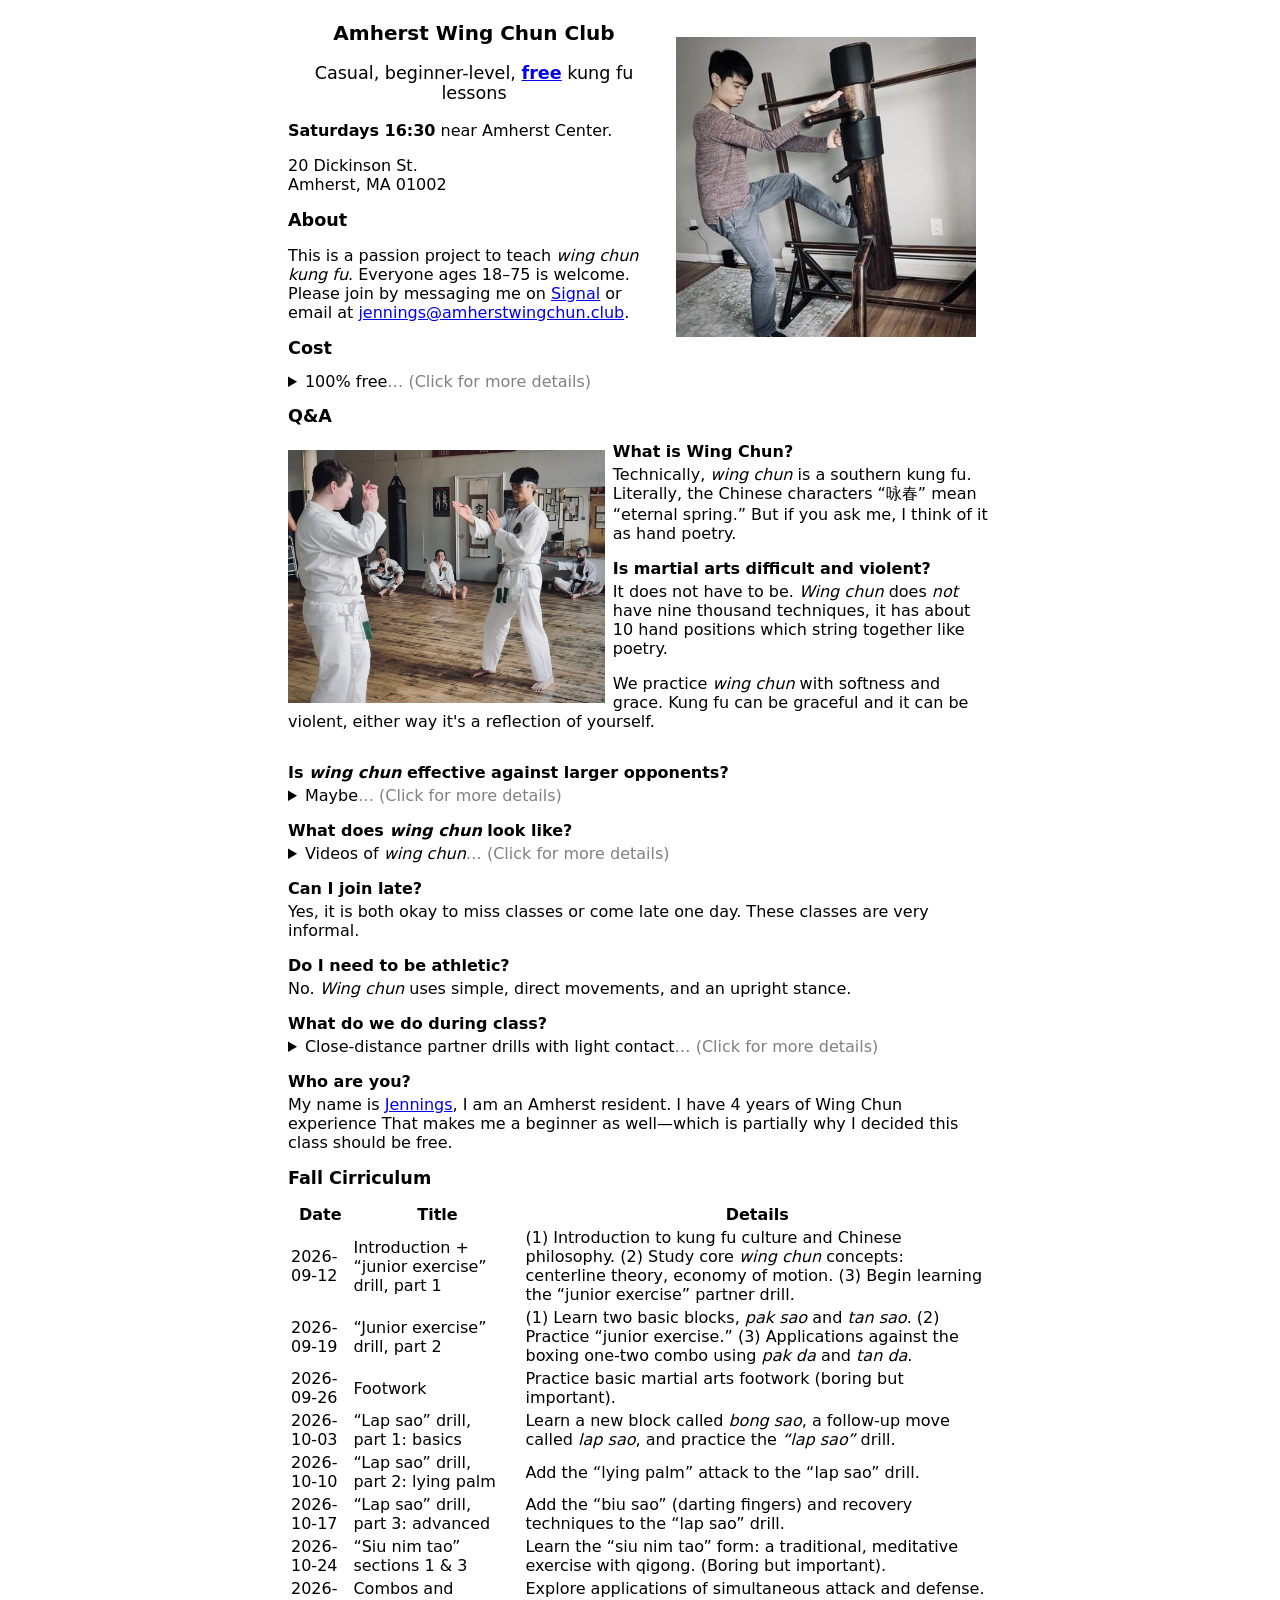
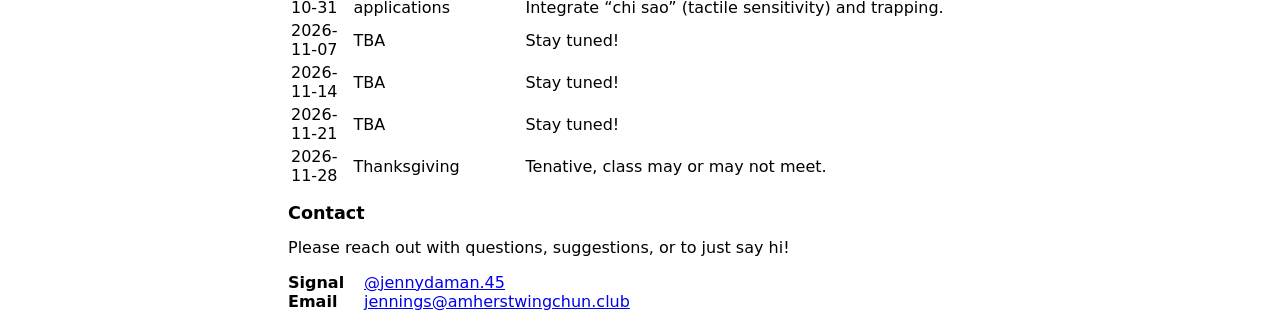
==== docs/index.html @ 0afb8b78 "Fall 2026 update" ====
<!DOCTYPE html>
<html lang="en">

<head>
  <meta charset="utf-8">
  <title>Amherst Wing Chun</title>
  <meta name="description" content="Amherst Wing Chun Club is an informal and friendly space for beginner-level wing chun kung fu.">
  <meta name="viewport" content="width=device-width, initial-scale=1">

  <meta property="og:title" content="Amherst Wing Chun">
  <meta property="og:type" content="website">
  <meta property="og:url" content="https://amherstwingchun.club">
  <meta property="og:image" content="wooden_man.jpg">
  <link rel="icon" type="image/png" href="favicon.png">

  <link rel="stylesheet" href="style.css">
  <meta name="color-scheme" content="light dark" />
</head>

<body>
<main>

<div style="text-align: center">
  <img src="wooden_man.jpg" alt="Photo of a person performing the wooden man form." id="photo" />
</div>

<h1>Amherst Wing Chun Club</h1>

<p id="subtitle">
  Casual, beginner-level, <a href="#cost" style="font-weight: bold">free</a> kung&nbsp;fu lessons
</p>

<p>
  <b>Saturdays 16:30</b> near Amherst Center.
</p>

<p>
  20 Dickinson St. <br />
  Amherst, MA 01002
</p>

</main>

<section id="about">
  <h2>About</h2>

  <p>
    This is a passion project to teach <em>wing chun kung fu</em>.
    Everyone ages 18&ndash;75 is welcome.
    Please join by messaging me on
    <a href="https://signal.me/#eu/UaBbeA8WMNmUyW6q1J8OIfbXuX0UMOqzAjA4yk5LEsCy6yMlg5dOd6jl20OMJsPs">Signal</a>
    or email at
    <a href="mailto:jennings@amherstwingchun.club">jennings@amherstwingchun.club</a>.
  </p>
</section>

<section id="cost">
  <h2>Cost</h2>

  <details>
    <summary>100% free</summary>
    <p>
      Teaching is as much of a gift to me as it is to you. This is a <em>free</em>
      class. Freedom, both of cost and knowledge, are important values
      to me.
    </p>
    <p>
      Donations are not expected nor requested. We accept donations for the
      sole reason of paying rent for an indoor space to train. Contact me in
      person for Zelle. Please send Monero to the address:
    </p>
    <pre style="overflow-x: scroll">49PdZSfsRpteTDwBfTNFArF7FbPthKSs5KpbJjUDQHLrFxS27Rs7yHUbWDvuSrUx3aBJnNMrHe3rfTx9NWtP4CDNASz8veg</pre>
  </details>
</section>

<section id="q-and-a">

<h2>Q&amp;A</h2>

<dl>
  <img src="vs_riley_guard.jpg" alt="Photo of sparring at the Shōjin Dōjō" width=400 class="float-left" />

  <dt>What is Wing Chun?</dt>
  <dd>
    <p>
      Technically, <em>wing chun</em> is a southern kung fu. Literally,
      the Chinese characters &ldquo;咏春&rdquo; mean &ldquo;eternal spring.&rdquo;
      But if you ask me, I think of it as hand poetry.
    </p>
  </dd>

  <dt>
    Is martial arts difficult and violent?
  </dt>
  <dd>
    <p>
      It does not have to be. <em>Wing chun</em> does <em>not</em> have nine
      thousand techniques, it has about 10 hand positions which string together
      like poetry.
    </p>
    <p>
      We practice <em>wing chun</em> with softness and grace. Kung fu can be
      graceful and it can be violent, either way it's a reflection of yourself.
    </p>
  </dd>

  <div class="float-clear"></div>

  <dt>Is <em>wing chun</em> effective against larger opponents?</dt>
  <dd>
    <details>
      <summary>Maybe</summary>

      <img src="vs_longfist.jpg" alt="Photo of sparring v.s. long-fist practitioner" width=400 class="float-right" />

      <blockquote>
        The only fight you need to train for is the one where you'll be outmatched.
      </blockquote>

      <p>
        Taller and heavier people win almost every fight. Weight classes in
        competitions exist for good reason&mdash;physical advantage outweighs
        martial ability, and any martial arts claiming to make it even for
        smaller people is false advertising.
      </p>

      <p>
        But consider this: you don't need to train for a fight against someone
        weaker than you, just beat them silly. But what if they are stronger?
        Hit with your full strength and it'll do nothing to a large man pumped
        with adrenaline. That is when technique matters, and <em>wing chun</em>
        teaches us how to fight using techniques without relying on strength.
      </p>
    </details>
  </dd>

  <dt>What does <em>wing chun</em> look like?</dt>
  <dd>
    <details>
      <summary>Videos of <em>wing chun</em></summary>
      <p>
        Donnie Yen's &ldquo;Ip Man&rdquo; series of movies are among the most
        popular kung fu movies.
      </p>

      <div style="text-align: center">
        <iframe class="yt-embed" src="https://www.youtube-nocookie.com/embed/RdNQpF0Zdlo?si=R2oDllqmEoPXR8UF&amp;start=15" title="YouTube video player" frameborder="0" allow="accelerometer; autoplay; clipboard-write; encrypted-media; gyroscope; picture-in-picture; web-share" referrerpolicy="strict-origin-when-cross-origin" allowfullscreen></iframe>
      </div>

      <p>
        Movies are fun but obviously fight scenes are scripted and unrealistic.
        Nonetheless, there are moments where Donnie Yen's <em>wing chun</em>
        does a good job of depicting its emphasis on close-range trapping and
        rapid strikes.
      </p>

      <div class="centered">
        <video width="320" height="448" controls muted playsinline loading="lazy">
          <source src="chisau_attack.webm" type="video/webm" />
        </video>
      </div>

      <p>
        People commonly ask, what does <em>wing chun</em> look like in sparring?
        Below are some clips of me at
        <a href="https://www.spiritoftheheart.org/open-sparring">
          <em>The Spirit of the Heart's</em> &ldquo;Open Sparring&rdquo;</a> event,
        and goofing off after class at the
        <a href="https://www.holyokeueshirokarate.com/">
          Shōjin Dōjō
        </a>.
      </p>

      <div class="centered">
        <video id="lapda"       width="300" height="300" controls loop muted playsinline loading="lazy">
          <source src="lapda.webm" type="video/webm" />
        </video>
        <video id="vs-cai" width="300" height="300" controls loop muted playsinline loading="lazy">
          <source src="vs_cai_sticky_hand.webm" type="video/webm" />
        </video>
        <video id="scruffle" width="300" height="300" controls loop muted playsinline loading="lazy">
          <source src="vs_riley_lapda.webm" type="video/webm" />
        </video>
        <video id="chainpunch" width="300" height="300" controls loop muted playsinline loading="lazy">
          <source src="vs_thomas_chainpunch.webm" type="video/webm" />
        </video>
      </div>

      <script type="text/javascript">
        document.getElementById("vs-cai").playbackRate = 0.5;
        document.getElementById("lapda").playbackRate = 0.5;
        document.getElementById("scruffle").playbackRate = 0.5;
        document.getElementById("chainpunch").playbackRate = 0.5;
      </script>
    </details>
  </dd>

  <dt>Can I join late?</dt>
  <dd>
    Yes, it is both okay to miss classes or come late one day. These classes
    are very informal.
  </dd>

  <dt>Do I need to be athletic?</dt>
  <dd>
    <p>
      No. <em>Wing chun</em> uses simple, direct movements, and an upright stance.
    </p>
  </dd>

  <dt>What do we do during class?</dt>
  <dd>
    <details>
      <summary>Close-distance partner drills with light contact</summary>
      <div style="text-align: center">
        <iframe class="yt-embed" src="https://www.youtube-nocookie.com/embed/xboK3CtNu5I?si=tWNJ_IYn6cCEtWqO" title="YouTube video player" frameborder="0" allow="accelerometer; autoplay; clipboard-write; encrypted-media; gyroscope; picture-in-picture; web-share" referrerpolicy="strict-origin-when-cross-origin" allowfullscreen></iframe>
      </div>
      <p>
        We focus on partner drills which are fun and practical. As a casual
        club, we skip the grueling aspects of traditional regimens e.g.
        calisthenics and forms. Those are all important but you can practice
        them on your own at home.
      </p>

      <p>
        We are not an MMA gym. <em>Wing chun</em> partner drills have minimal
        risk of injury. We go light not just for safety but to find an
        appreciation for the so-called &ldquo;secrets&rdquo; of internal
        Chinese martial arts.
      </p>

      <p>
        The above video was a beginner-level drill called &ldquo;junior exercise.&rdquo;
        We will practice our way up to learning more advanced, free-form drills
        such as &ldquo;lap sao&rdquo;:
      </p>

      <div class="centered">
        <video width="320" height="569" controls muted playsinline loading="lazy">
          <source src="lapsao.webm" type="video/webm" />
        </video>
      </div>
    </details>
  </dd>
 
  <dt>Who are you?</dt>
  <dd>
    My name is <a href="https://jennydaman.gitlab.io/">Jennings</a>, I am an
    Amherst resident. I have 4 years of Wing Chun experience That makes me a
    beginner as well&mdash;which is partially why I decided this class
    should be free.
  </dd>
</dl>

</section>

<section id="cirriculum">
  <h2>Fall Cirriculum</h2>
  <table>
    <tr>
      <th>Date</th>
      <th>Title</th>
      <th>Details</th>
    </tr>
    <tr>
      <td>2026-09-12</td>
      <td>Introduction + &ldquo;junior exercise&rdquo; drill, part 1</td>
      <td>
        (1) Introduction to kung fu culture and Chinese philosophy.
        (2) Study core <em>wing chun</em> concepts: centerline theory,
            economy of motion.
        (3) Begin learning the &ldquo;junior exercise&rdquo; partner drill.
      </td>
    </tr>
    <tr>
      <td>2026-09-19</td>
      <td>&ldquo;Junior exercise&rdquo; drill, part 2</td>
      <td>
        (1) Learn two basic blocks, <em>pak sao</em> and <em>tan sao</em>.
        (2) Practice &ldquo;junior exercise.&rdquo;
        (3) Applications against the boxing one-two combo using
            <em>pak da</em> and <em>tan da</em>.
      </td>
    </tr>
    <tr>
      <td>2026-09-26</td>
      <td>Footwork</td>
      <td>
        Practice basic martial arts footwork (boring but important).
      </td>
    </tr>
    <tr>
      <td>2026-10-03</td>
      <td>&ldquo;Lap sao&rdquo; drill, part&nbsp;1: basics</td>
      <td>
        Learn a new block called <em>bong sao</em>, a follow-up move called
        <em>lap sao</em>, and practice the <em>&ldquo;lap sao&rdquo;</em> drill.
      </td>
    </tr>
    <tr>
      <td>2026-10-10</td>
      <td>&ldquo;Lap sao&rdquo; drill, part&nbsp;2: lying palm</td>
      <td>
        Add the &ldquo;lying palm&rdquo; attack to the &ldquo;lap sao&rdquo; drill.
      </td>
    </tr>
    <tr>
      <td>2026-10-17</td>
      <td>&ldquo;Lap sao&rdquo; drill, part&nbsp;3: advanced</td>
      <td>
        Add the &ldquo;biu sao&rdquo; (darting fingers) and recovery techniques
        to the &ldquo;lap sao&rdquo; drill.
      </td>
    </tr>
    <tr>
      <td>2026-10-24</td>
      <td>&ldquo;Siu nim tao&rdquo; sections 1 & 3</td>
      <td>
        Learn the &ldquo;siu nim tao&rdquo; form: a traditional, meditative
        exercise with qigong. (Boring but important).
      </td>
    </tr>
    <tr>
      <td>2026-10-31</td>
      <td>Combos and applications</td>
      <td>
        Explore applications of simultaneous attack and defense. Integrate
        &ldquo;chi sao&rdquo; (tactile sensitivity) and trapping.
      </td>
    </tr>
    <tr>
      <td>2026-11-07</td>
      <td>TBA</td>
      <td>Stay tuned!</td>
    </tr>
    <tr>
      <td>2026-11-14</td>
      <td>TBA</td>
      <td>Stay tuned!</td>
    </tr>
    <tr>
      <td>2026-11-21</td>
      <td>TBA</td>
      <td>Stay tuned!</td>
    </tr>
    <tr>
      <td>2026-11-28</td>
      <td>Thanksgiving</td>
      <td>Tenative, class may or may not meet.</td>
    </tr>
  </table>
</section>

<section id="contact">
  <h2>Contact</h2>
  Please reach out with questions, suggestions, or to just say hi!

  <dl>
    <dt>Signal</dt>
    <dd>
      <a href="https://signal.me/#eu/UaBbeA8WMNmUyW6q1J8OIfbXuX0UMOqzAjA4yk5LEsCy6yMlg5dOd6jl20OMJsPs">
        @jennydaman.45
      </a>
    </dd>
    <dt>Email</dt>
    <dd>
      <a href="mailto:jennings@amherstwingchun.club">jennings@amherstwingchun.club</a>
    </dd>
  </dl>
</section>

<script type="text/javascript">
  document.querySelectorAll('video').forEach((video) => {
    video.addEventListener('error', (e) => {
      const src = video.src || [...video.children].map((s) => s.src).find((s) => !!s);
      video.after(`Error playing video: ${video.src}`);
    });
  });
</script>
</body>
</html>
---- docs/style.css ----
body {
  font-family: system-ui, "Segoe UI", Roboto, Helvetica, Arial, sans-serif, "Apple Color Emoji", "Segoe UI Emoji", "Segoe UI Symbol";
}

h1 {
  font-size: 125%;
  text-align: center;
}

#subtitle {
  font-size: 110%;
  text-align: center;
}

h2 {
  font-size: 110%;
}

#photo {
  width: 80%;
  margin: 1em;
}

main, section {
  margin: 0 0.5rem;
}

dt {
  font-weight: 600;
}
dd {
  font-weight: 400;
}

dd p {
  margin-top: 0;
}

summary:after {
  color: grey;
  content: "\2026\00A0(Click for more details)"
}

#q-and-a {
  dt {
    font-weight: 600;
    margin-top: 1em;
    margin-bottom: 0.25em;
  }
  dd {
    font-weight: 400;
    margin: 0;
  }
}

#contact {
  dl {
    display: grid;
    grid-template-columns: 2.25em auto;
  }

  dt {
    grid-column: 1;
  }

  dd {
    grid-column: 2;
  }
}

.yt-embed {
  width: 100%;
  aspect-ratio: 500 / 315;
}

.centered {
  width: 100%;
  display: flex;
  flex-wrap: wrap;
  flex-direction: column;
  align-items: center;
  justify-content: center;
  gap: 1em;
}

blockquote {
  font-style: italic;
  border-left: 1px solid #d8d8d8;
  padding: 0.5em 0 0.5em 1em;
  margin-left: 0.5em;
}

@media (prefers-color-scheme: dark) {
  blockquote {
    border-color: #4f4f4f;
  }
}

.float-left, .float-right {
  width: 100%;
}

@media only screen and (min-width: 800px) {
  #photo {
    width: 300px;
    float: right;
  }

  html {
    width: 100%;
    display: flex;
    flex-direction: column;
    align-items: center;
  }

  body {
    max-width: 720px;
  }

  .yt-embed {
    width: 500px;
    height: 315px;
  }

  .centered {
    flex-direction: row;
  }

  .float-left {
    margin: 0.5em 0.5em 0.5em 0;
    float: left;
    width: 45%;
  }

  .float-clear::after {
    content: "";
    clear: both;
    display: table;
  }

  .float-right {
    margin: 0 0 0.5em 0.5em;
    float: right;
    width: 45%;
  }
}
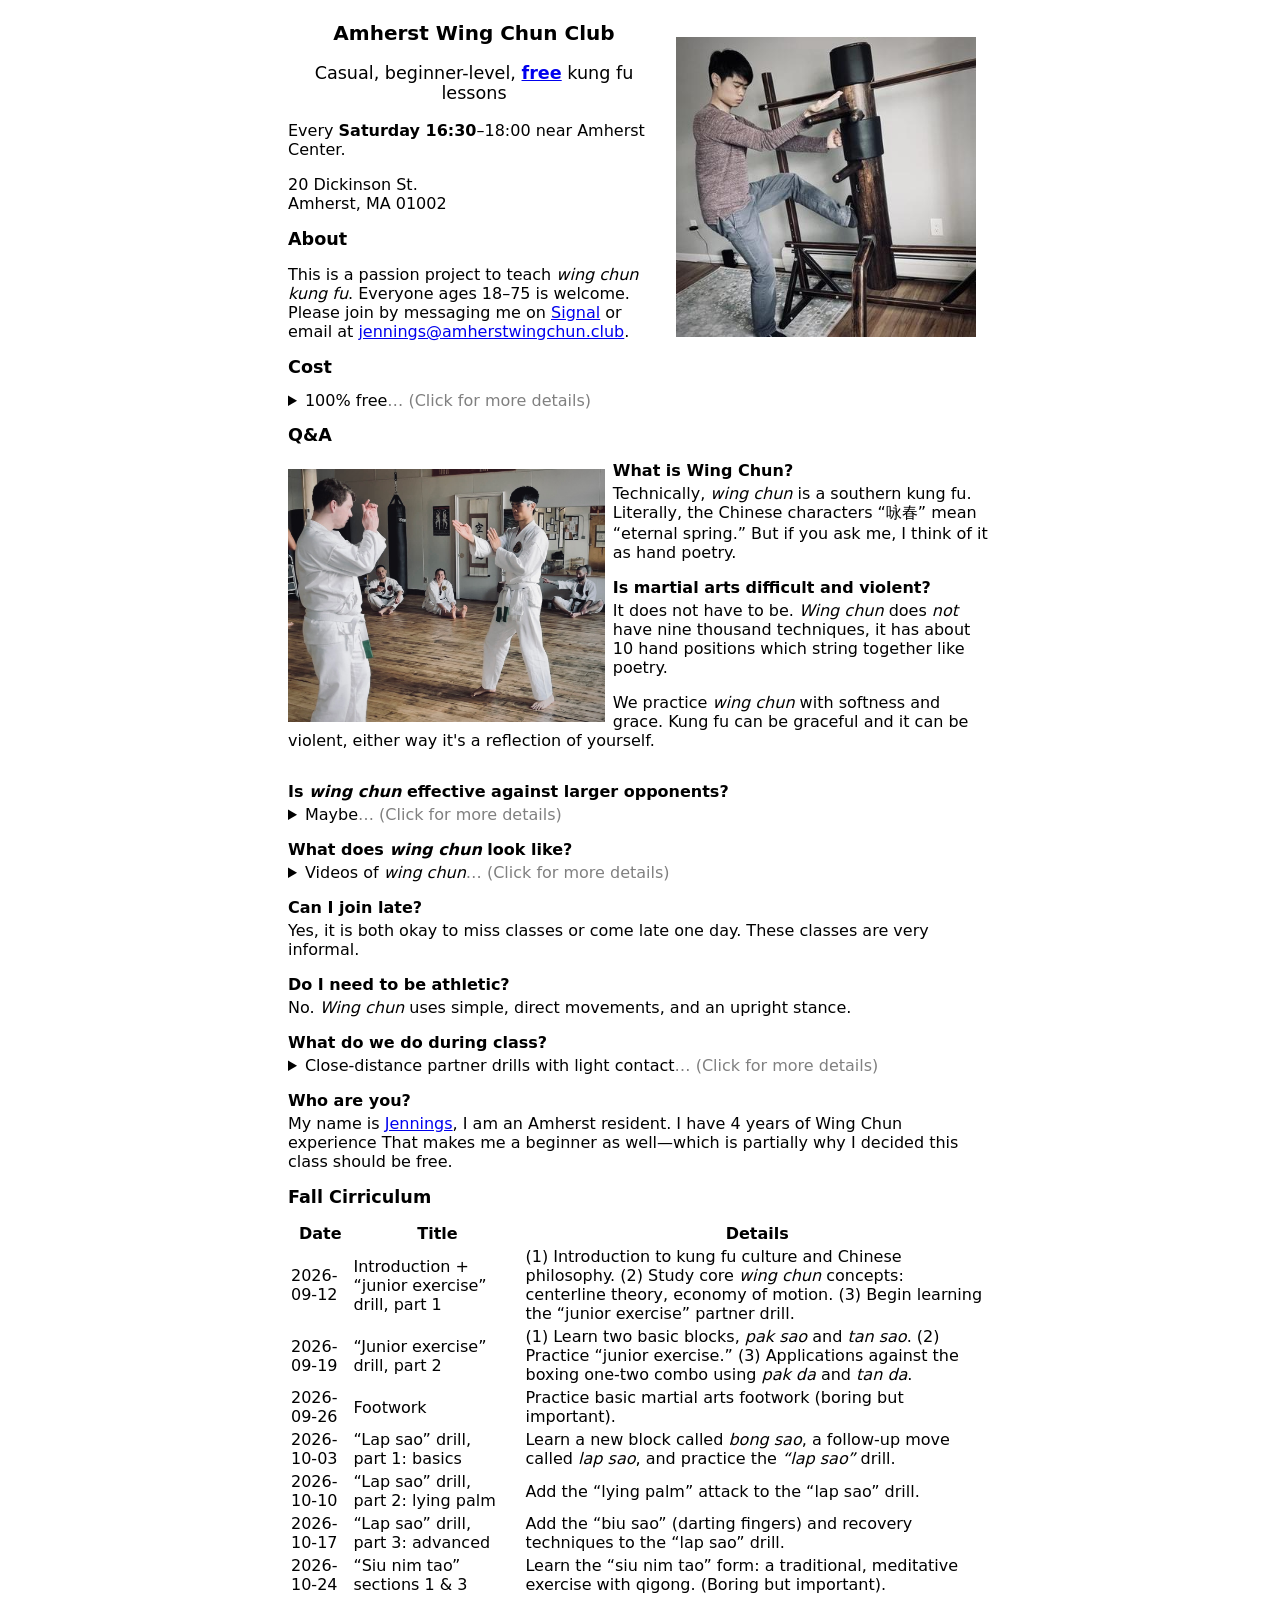
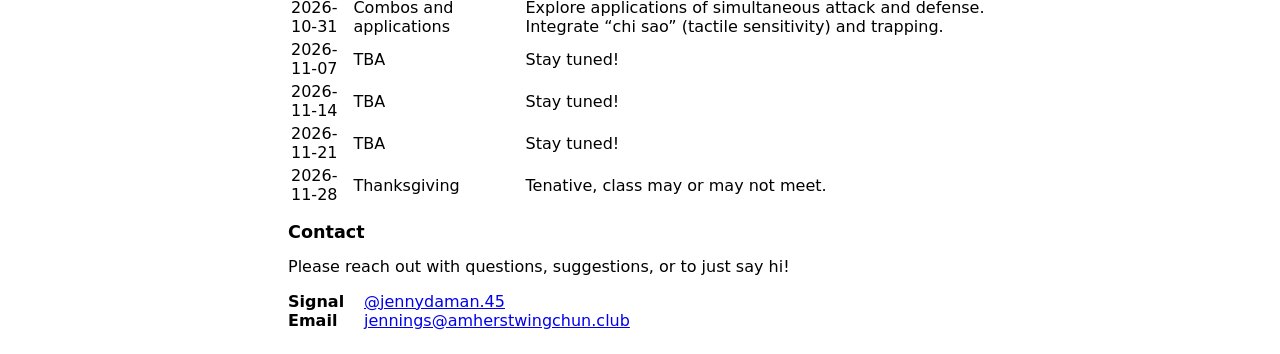
==== commit e407603a: "Tweak wording, "Every Saturday"" ====
--- a/docs/index.html
+++ b/docs/index.html
@@ -31,7 +31,7 @@
 </p>
 
 <p>
-  <b>Saturdays 16:30</b> near Amherst Center.
+  Every <b>Saturday 16:30</b>&ndash;18:00 near Amherst Center.
 </p>
 
 <p>
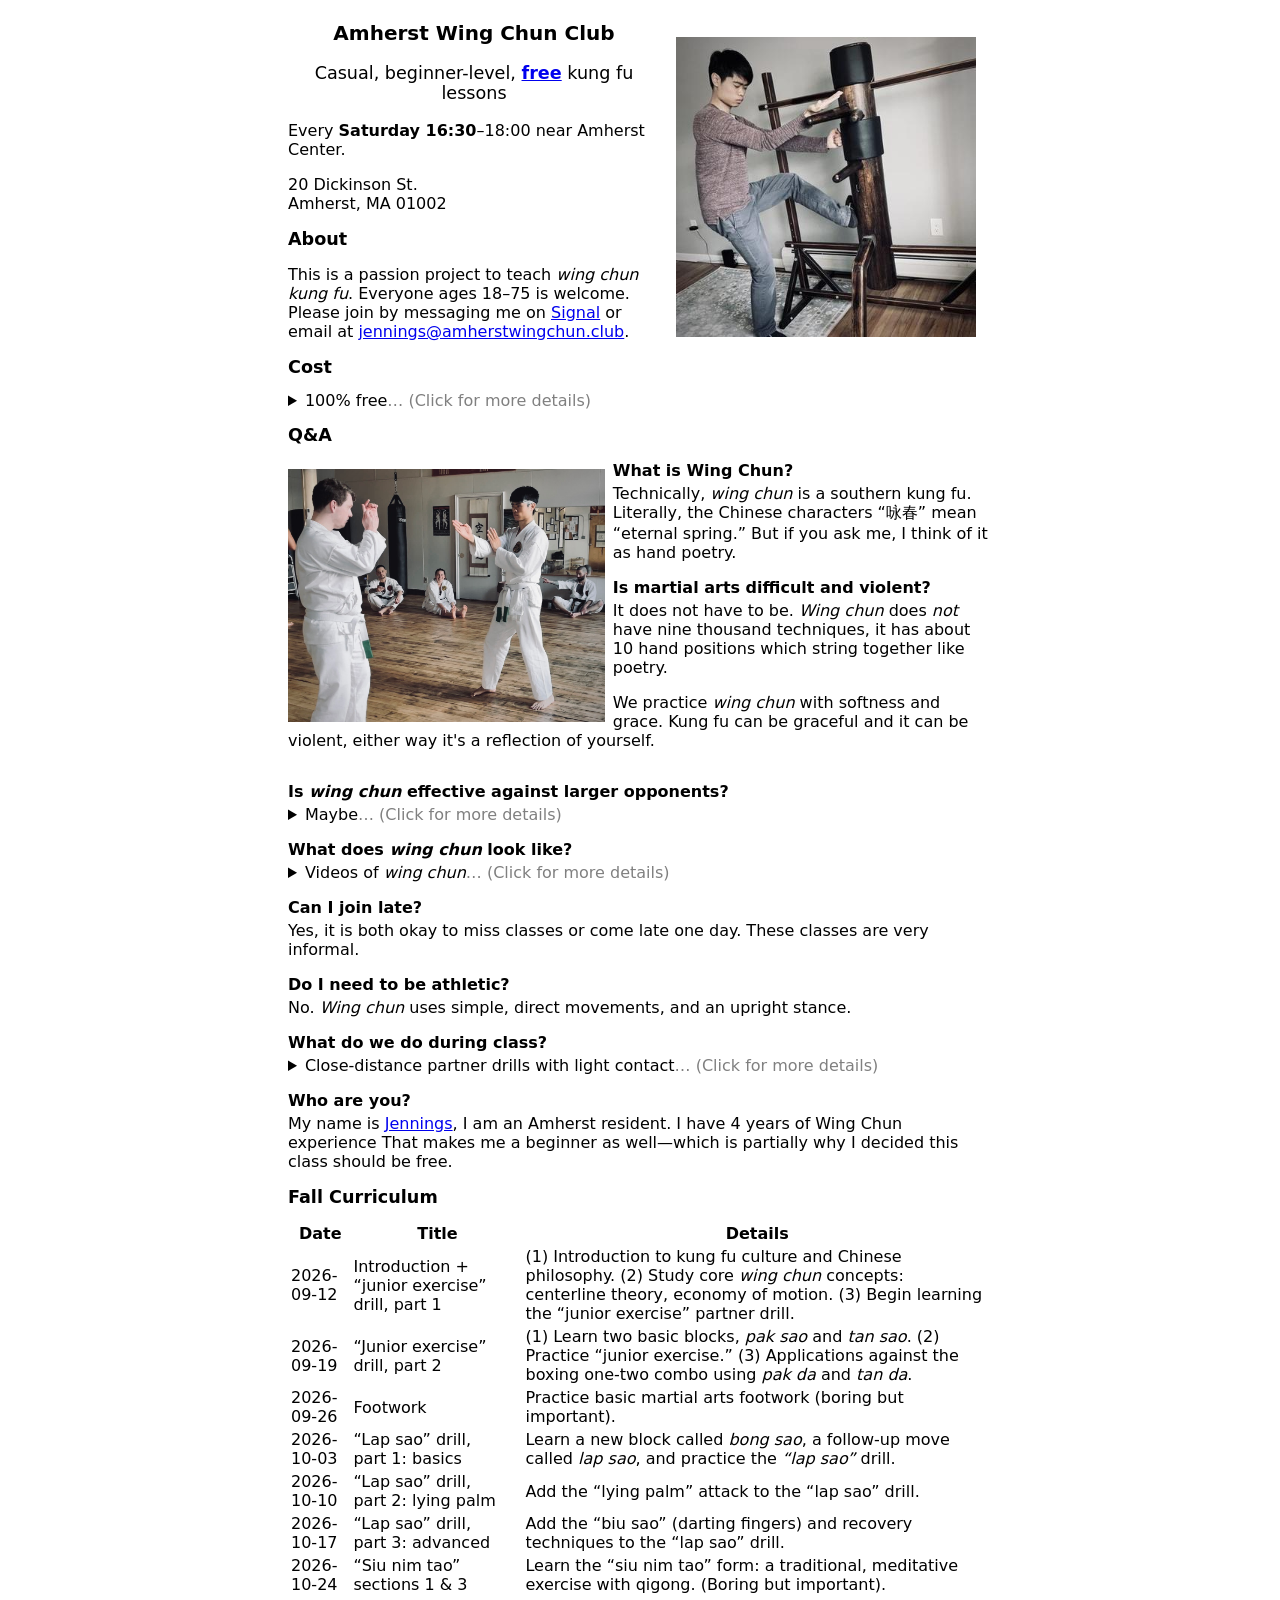
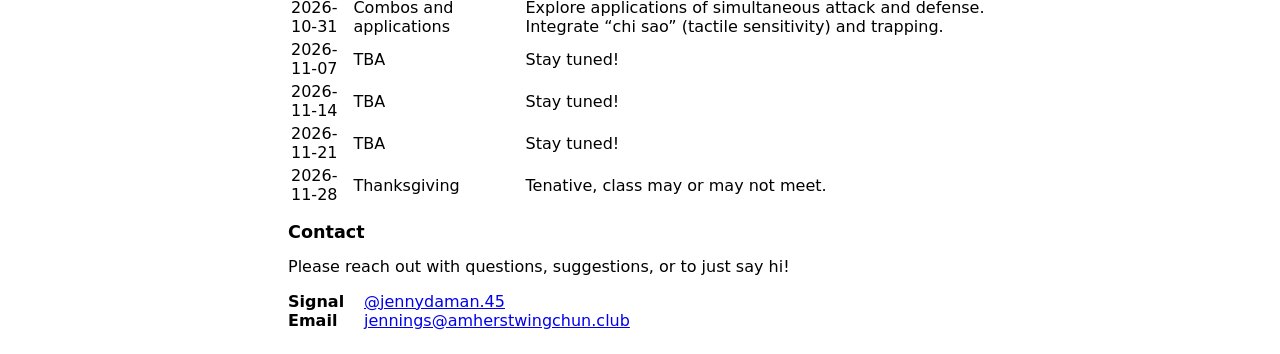
==== commit cc34dad9: "Fix "curriculum"" ====
--- a/docs/index.html
+++ b/docs/index.html
@@ -254,8 +254,8 @@
 
 </section>
 
-<section id="cirriculum">
-  <h2>Fall Cirriculum</h2>
+<section id="curriculum">
+  <h2>Fall Curriculum</h2>
   <table>
     <tr>
       <th>Date</th>
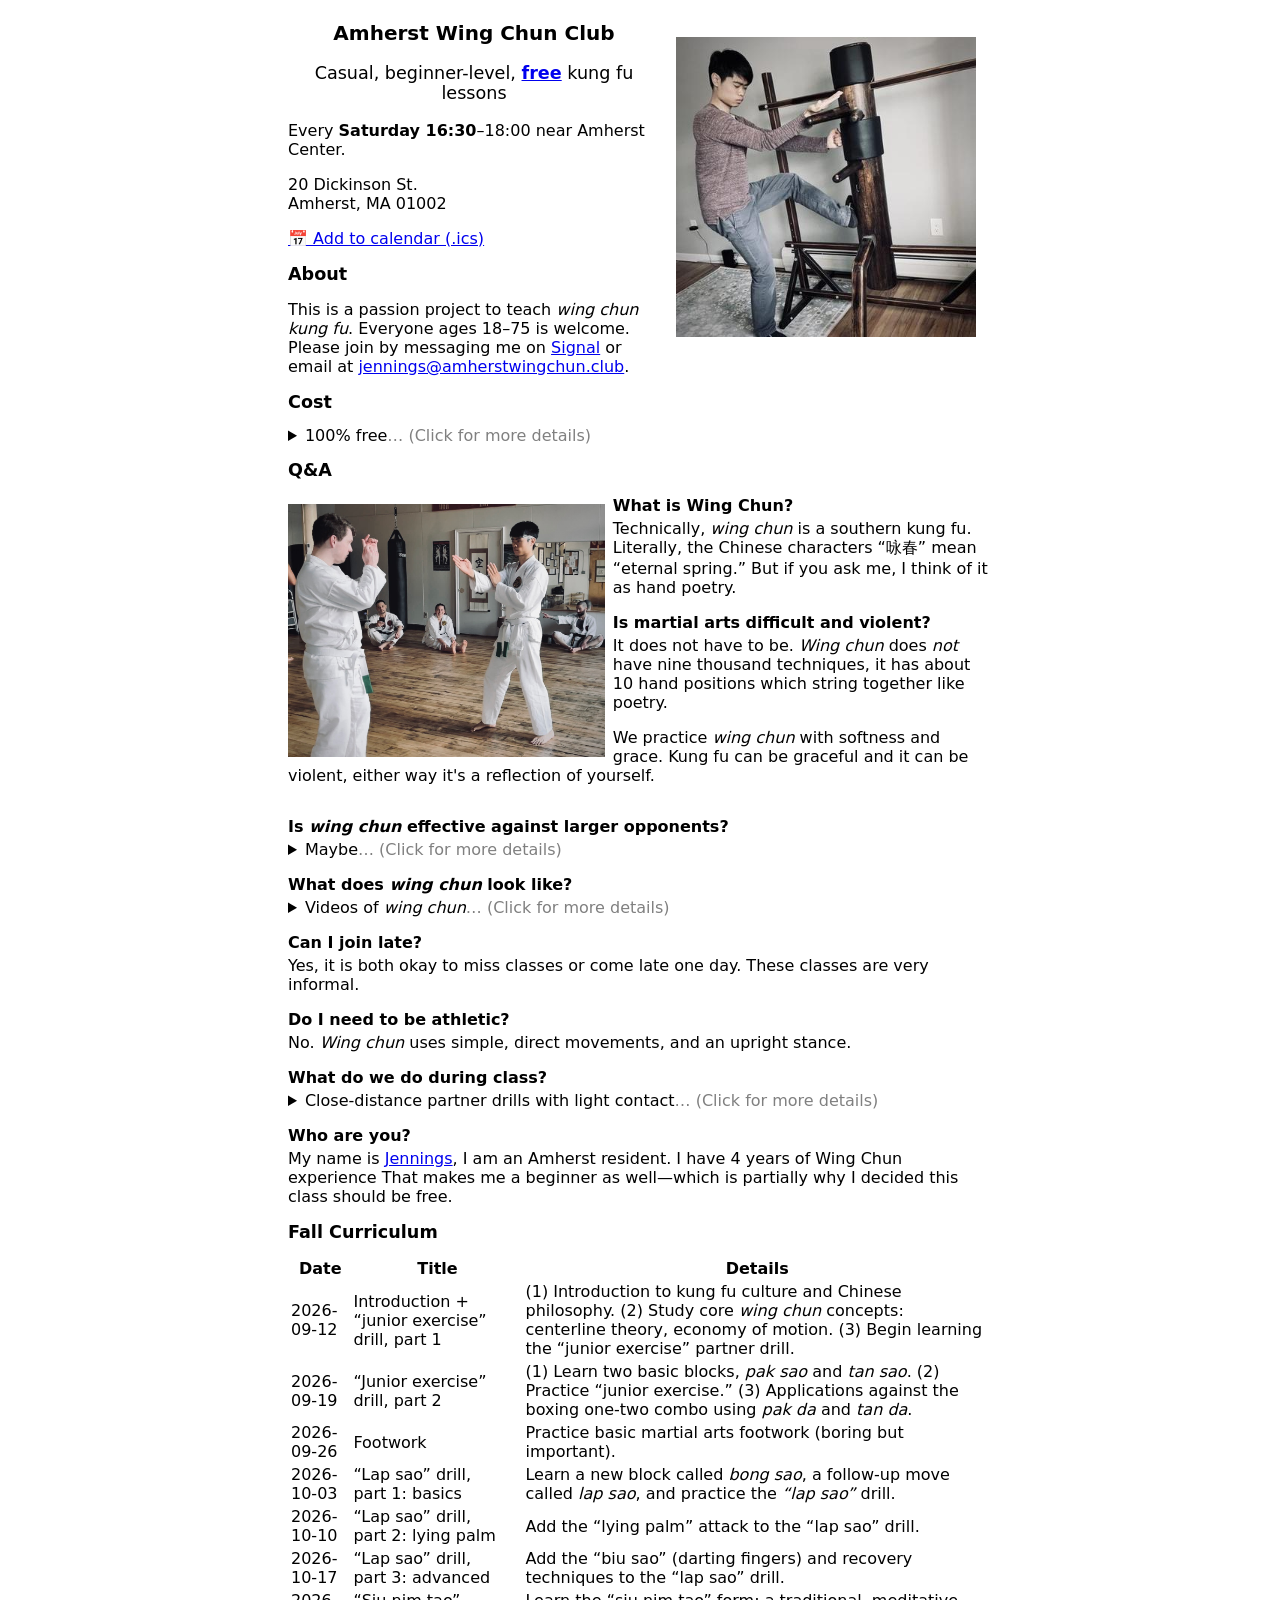
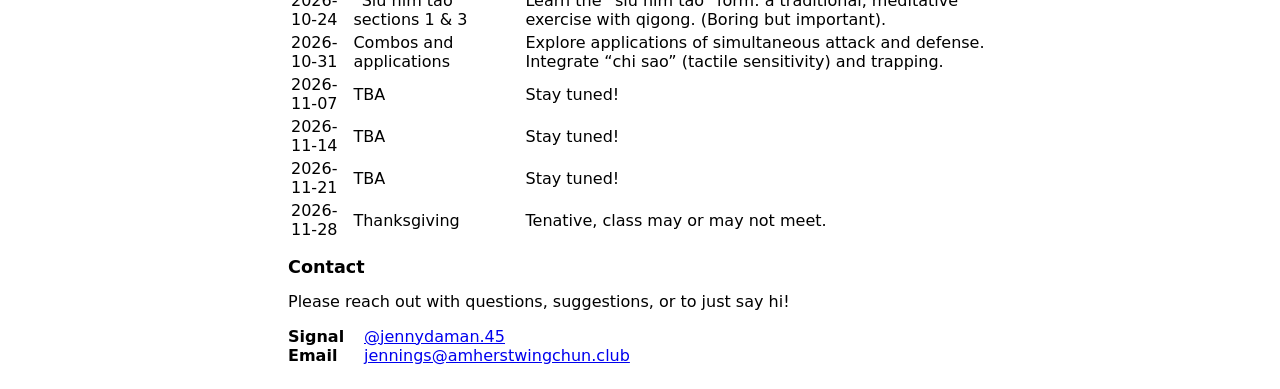
==== commit 29cb1698: "Update calendar.ics for Fall 2026" ====
--- a/docs/index.html
+++ b/docs/index.html
@@ -37,6 +37,10 @@
 <p>
   20 Dickinson St. <br />
   Amherst, MA 01002
+</p>
+
+<p>
+  <a href="calendar.ics">📅 Add to calendar (.ics)</a>
 </p>
 
 </main>
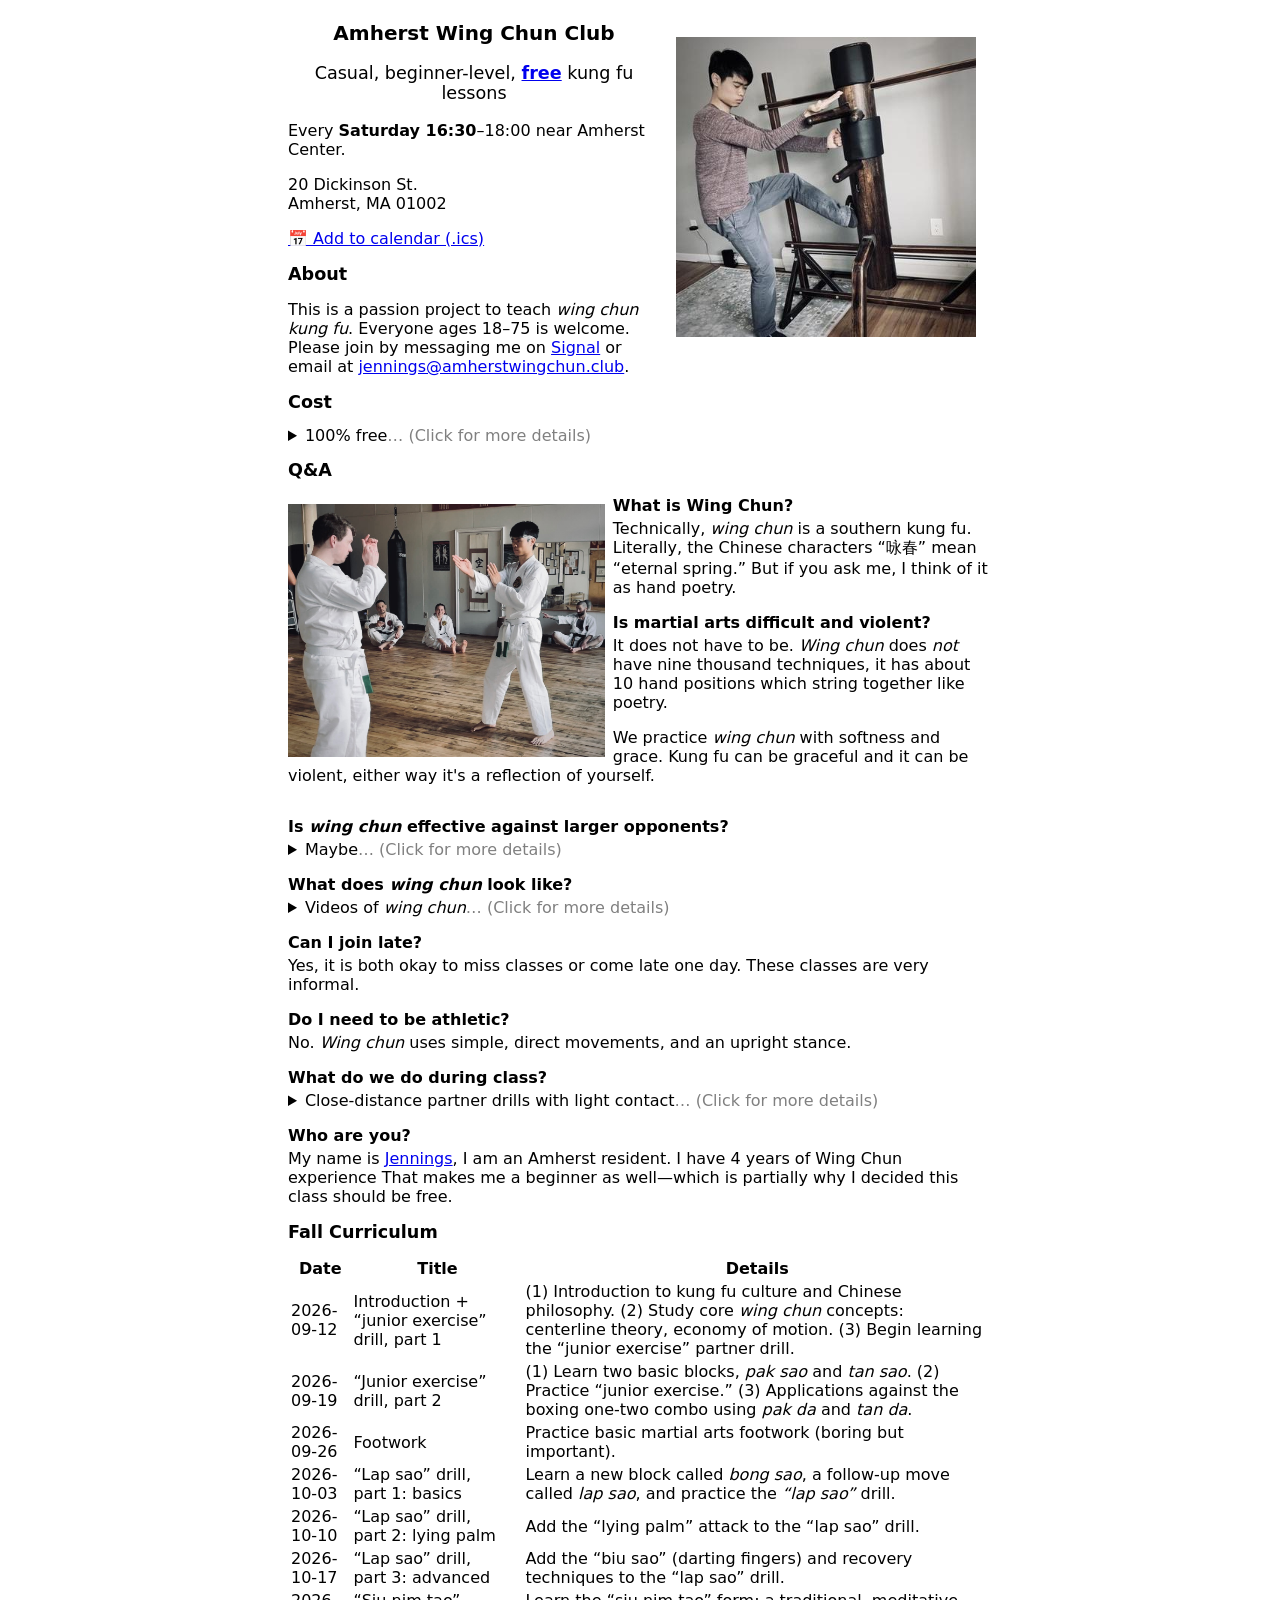
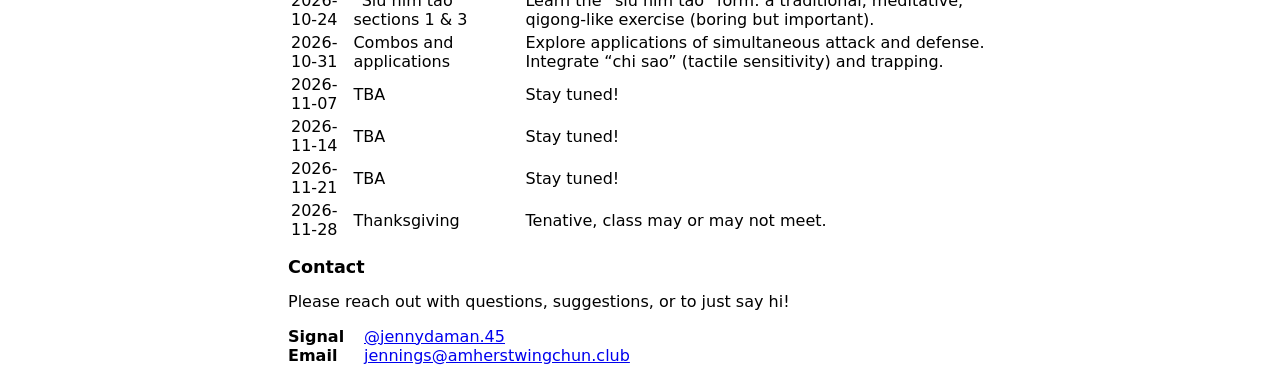
==== commit 6338ed4f: "Siu nim tao is not qigong" ====
--- a/docs/index.html
+++ b/docs/index.html
@@ -320,8 +320,8 @@
       <td>2026-10-24</td>
       <td>&ldquo;Siu nim tao&rdquo; sections 1 & 3</td>
       <td>
-        Learn the &ldquo;siu nim tao&rdquo; form: a traditional, meditative
-        exercise with qigong. (Boring but important).
+        Learn the &ldquo;siu nim tao&rdquo; form: a traditional,
+        meditative, qigong-like exercise (boring but important).
       </td>
     </tr>
     <tr>
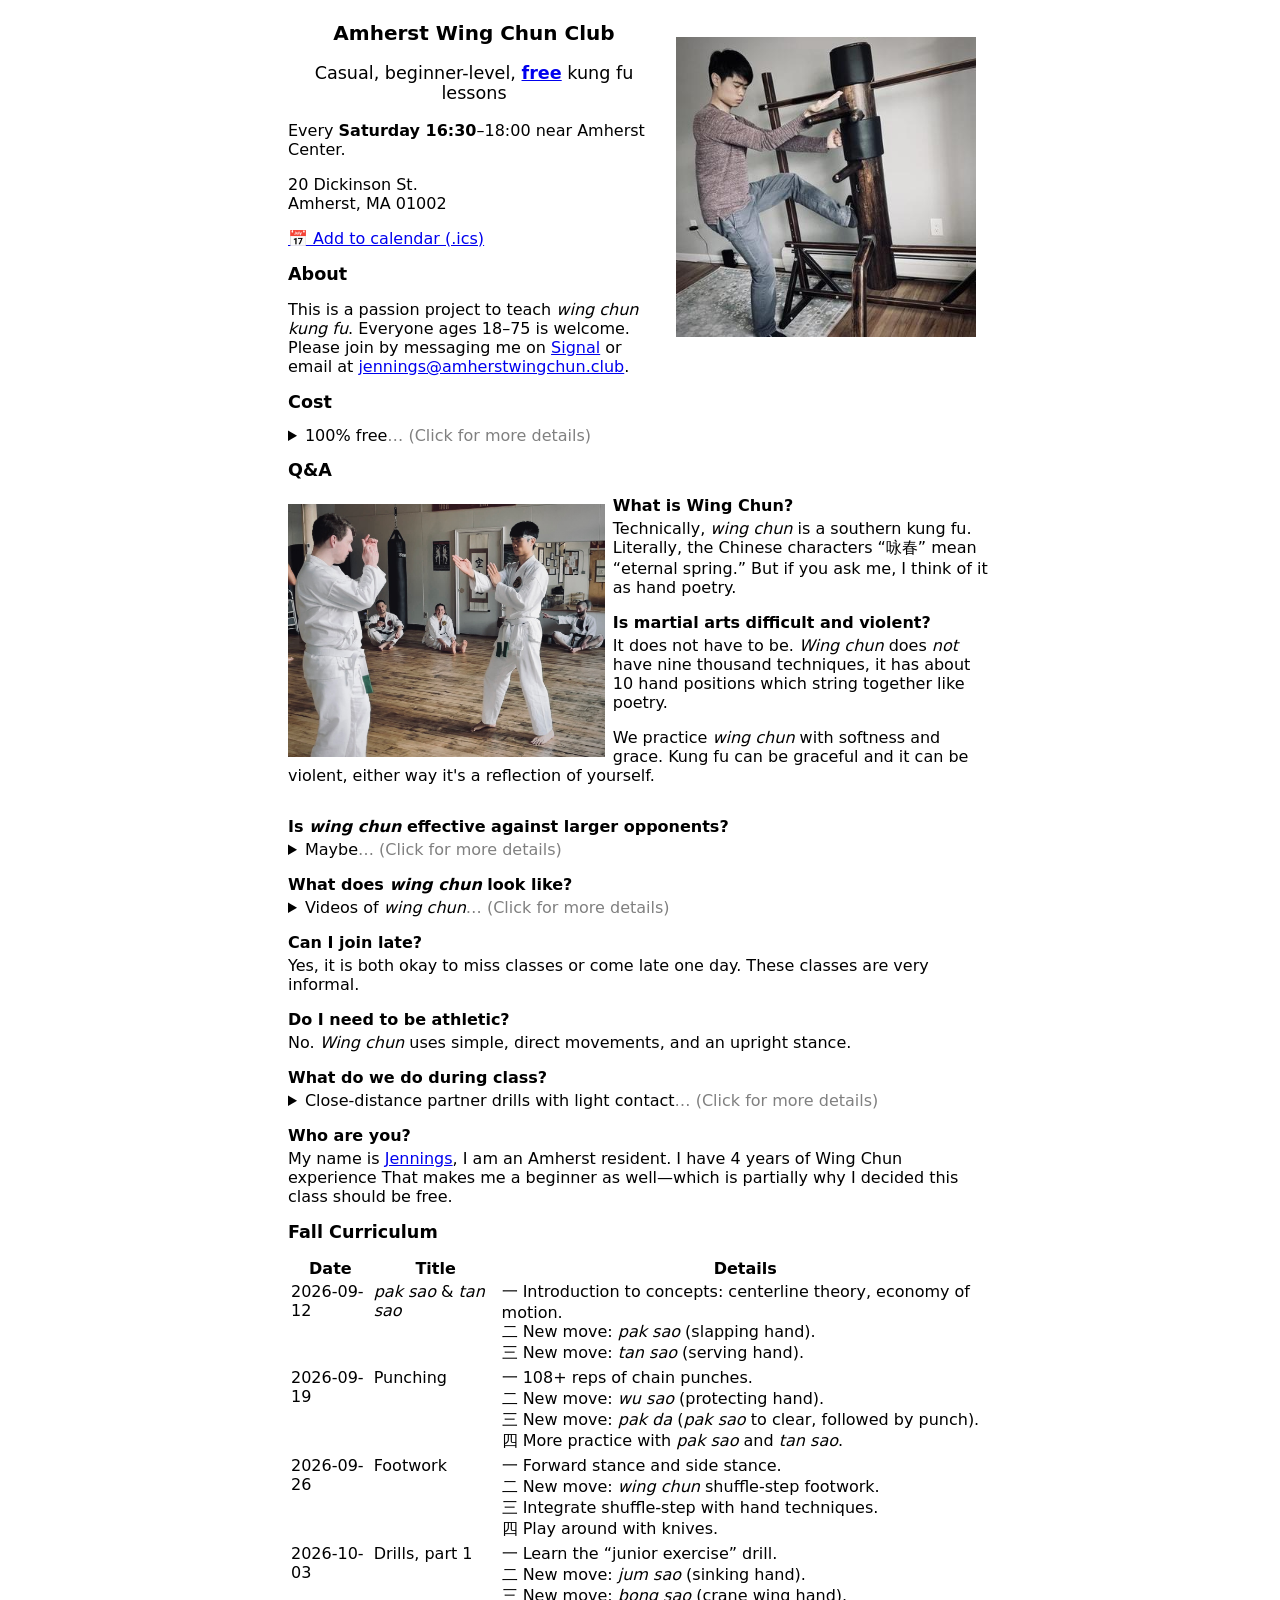
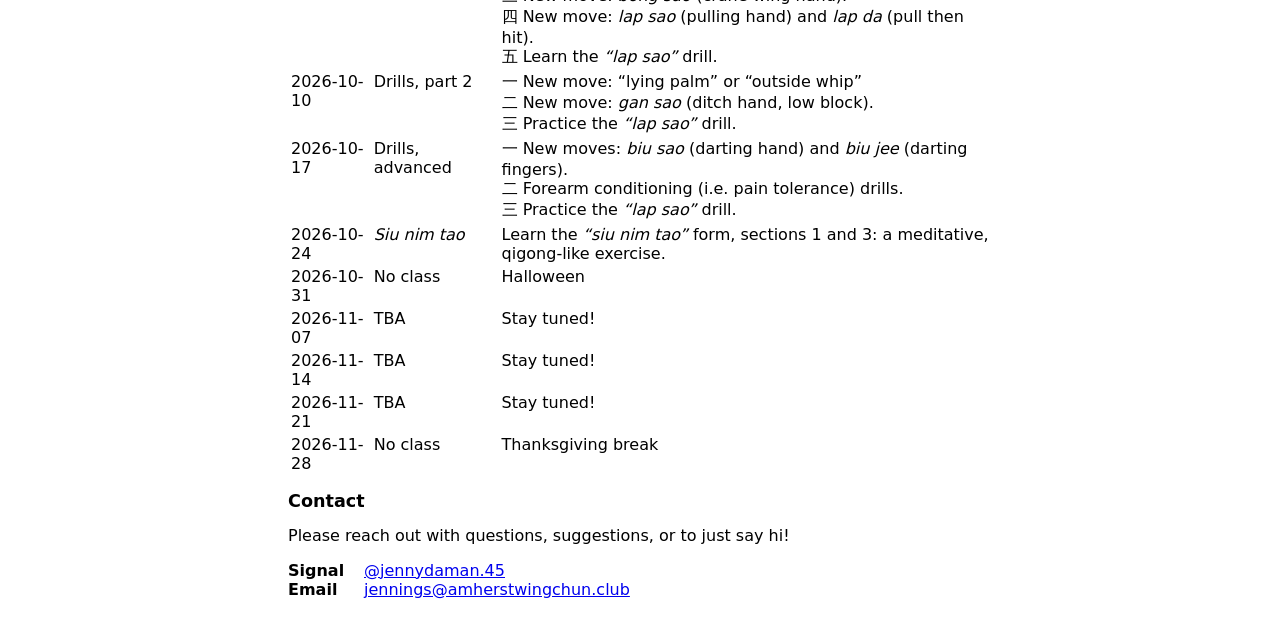
==== commit 3ea3fc21: "Update curriculum" ====
--- a/docs/index.html
+++ b/docs/index.html
@@ -268,69 +268,74 @@
     </tr>
     <tr>
       <td>2026-09-12</td>
-      <td>Introduction + &ldquo;junior exercise&rdquo; drill, part 1</td>
-      <td>
-        (1) Introduction to kung fu culture and Chinese philosophy.
-        (2) Study core <em>wing chun</em> concepts: centerline theory,
-            economy of motion.
-        (3) Begin learning the &ldquo;junior exercise&rdquo; partner drill.
+      <td><em>pak sao</em> & <em>tan sao</em></td>
+      <td>
+        一 Introduction to concepts: centerline theory, economy of motion.
+        <br />二 New move: <em>pak sao</em> (slapping hand).
+        <br />三 New move: <em>tan sao</em> (serving hand).
       </td>
     </tr>
     <tr>
       <td>2026-09-19</td>
-      <td>&ldquo;Junior exercise&rdquo; drill, part 2</td>
-      <td>
-        (1) Learn two basic blocks, <em>pak sao</em> and <em>tan sao</em>.
-        (2) Practice &ldquo;junior exercise.&rdquo;
-        (3) Applications against the boxing one-two combo using
-            <em>pak da</em> and <em>tan da</em>.
+      <td>Punching</td>
+      <td>
+        一 108+ reps of chain punches.
+        <br />二 New move: <em>wu sao</em> (protecting hand).
+        <br />三 New move: <em>pak da</em> (<em>pak sao</em> to clear, followed by punch).
+        <br />四 More practice with <em>pak sao</em> and <em>tan sao</em>.
       </td>
     </tr>
     <tr>
       <td>2026-09-26</td>
       <td>Footwork</td>
       <td>
-        Practice basic martial arts footwork (boring but important).
+        一 Forward stance and side stance.
+        <br />二 New move: <em>wing chun</em> shuffle-step footwork.
+        <br />三 Integrate shuffle-step with hand techniques.
+        <br />四 Play around with knives.
       </td>
     </tr>
     <tr>
       <td>2026-10-03</td>
-      <td>&ldquo;Lap sao&rdquo; drill, part&nbsp;1: basics</td>
-      <td>
-        Learn a new block called <em>bong sao</em>, a follow-up move called
-        <em>lap sao</em>, and practice the <em>&ldquo;lap sao&rdquo;</em> drill.
+      <td>Drills, part 1</td>
+      <td>
+        一 Learn the &ldquo;junior exercise&rdquo; drill.
+        <br />二 New move: <em>jum sao</em> (sinking hand).
+        <br />三 New move: <em>bong sao</em> (crane wing hand).
+        <br />四 New move: <em>lap sao</em> (pulling hand) and <em>lap da</em> (pull then hit).
+        <br />五 Learn the <em>&ldquo;lap sao&rdquo;</em> drill.
       </td>
     </tr>
     <tr>
       <td>2026-10-10</td>
-      <td>&ldquo;Lap sao&rdquo; drill, part&nbsp;2: lying palm</td>
-      <td>
-        Add the &ldquo;lying palm&rdquo; attack to the &ldquo;lap sao&rdquo; drill.
+      <td>Drills, part 2</td>
+      <td>
+        一 New move: &ldquo;lying palm&rdquo; or &ldquo;outside whip&rdquo;
+        <br />二 New move: <em>gan sao</em> (ditch hand, low block).
+        <br />三 Practice the <em>&ldquo;lap sao&rdquo;</em> drill.
       </td>
     </tr>
     <tr>
       <td>2026-10-17</td>
-      <td>&ldquo;Lap sao&rdquo; drill, part&nbsp;3: advanced</td>
-      <td>
-        Add the &ldquo;biu sao&rdquo; (darting fingers) and recovery techniques
-        to the &ldquo;lap sao&rdquo; drill.
+      <td>Drills, advanced</td>
+      <td>
+        一 New moves: <em>biu sao</em> (darting hand) and <em>biu jee</em> (darting fingers).
+        <br />二 Forearm conditioning (i.e. pain tolerance) drills.
+        <br />三 Practice the <em>&ldquo;lap sao&rdquo;</em> drill.
       </td>
     </tr>
     <tr>
       <td>2026-10-24</td>
-      <td>&ldquo;Siu nim tao&rdquo; sections 1 & 3</td>
-      <td>
-        Learn the &ldquo;siu nim tao&rdquo; form: a traditional,
-        meditative, qigong-like exercise (boring but important).
+      <td><em>Siu nim tao</em></td>
+      <td>
+        Learn the <em>&ldquo;siu nim tao&rdquo;</em> form, sections 1 and 3:
+        a meditative, qigong-like exercise.
       </td>
     </tr>
     <tr>
       <td>2026-10-31</td>
-      <td>Combos and applications</td>
-      <td>
-        Explore applications of simultaneous attack and defense. Integrate
-        &ldquo;chi sao&rdquo; (tactile sensitivity) and trapping.
-      </td>
+      <td>No class</td>
+      <td>Halloween</td>
     </tr>
     <tr>
       <td>2026-11-07</td>
@@ -349,8 +354,8 @@
     </tr>
     <tr>
       <td>2026-11-28</td>
-      <td>Thanksgiving</td>
-      <td>Tenative, class may or may not meet.</td>
+      <td>No class</td>
+      <td>Thanksgiving break</td>
     </tr>
   </table>
 </section>
--- a/docs/style.css
+++ b/docs/style.css
@@ -90,6 +90,10 @@
   margin-left: 0.5em;
 }
 
+#curriculum td {
+  vertical-align: top;
+}
+
 @media (prefers-color-scheme: dark) {
   blockquote {
     border-color: #4f4f4f;
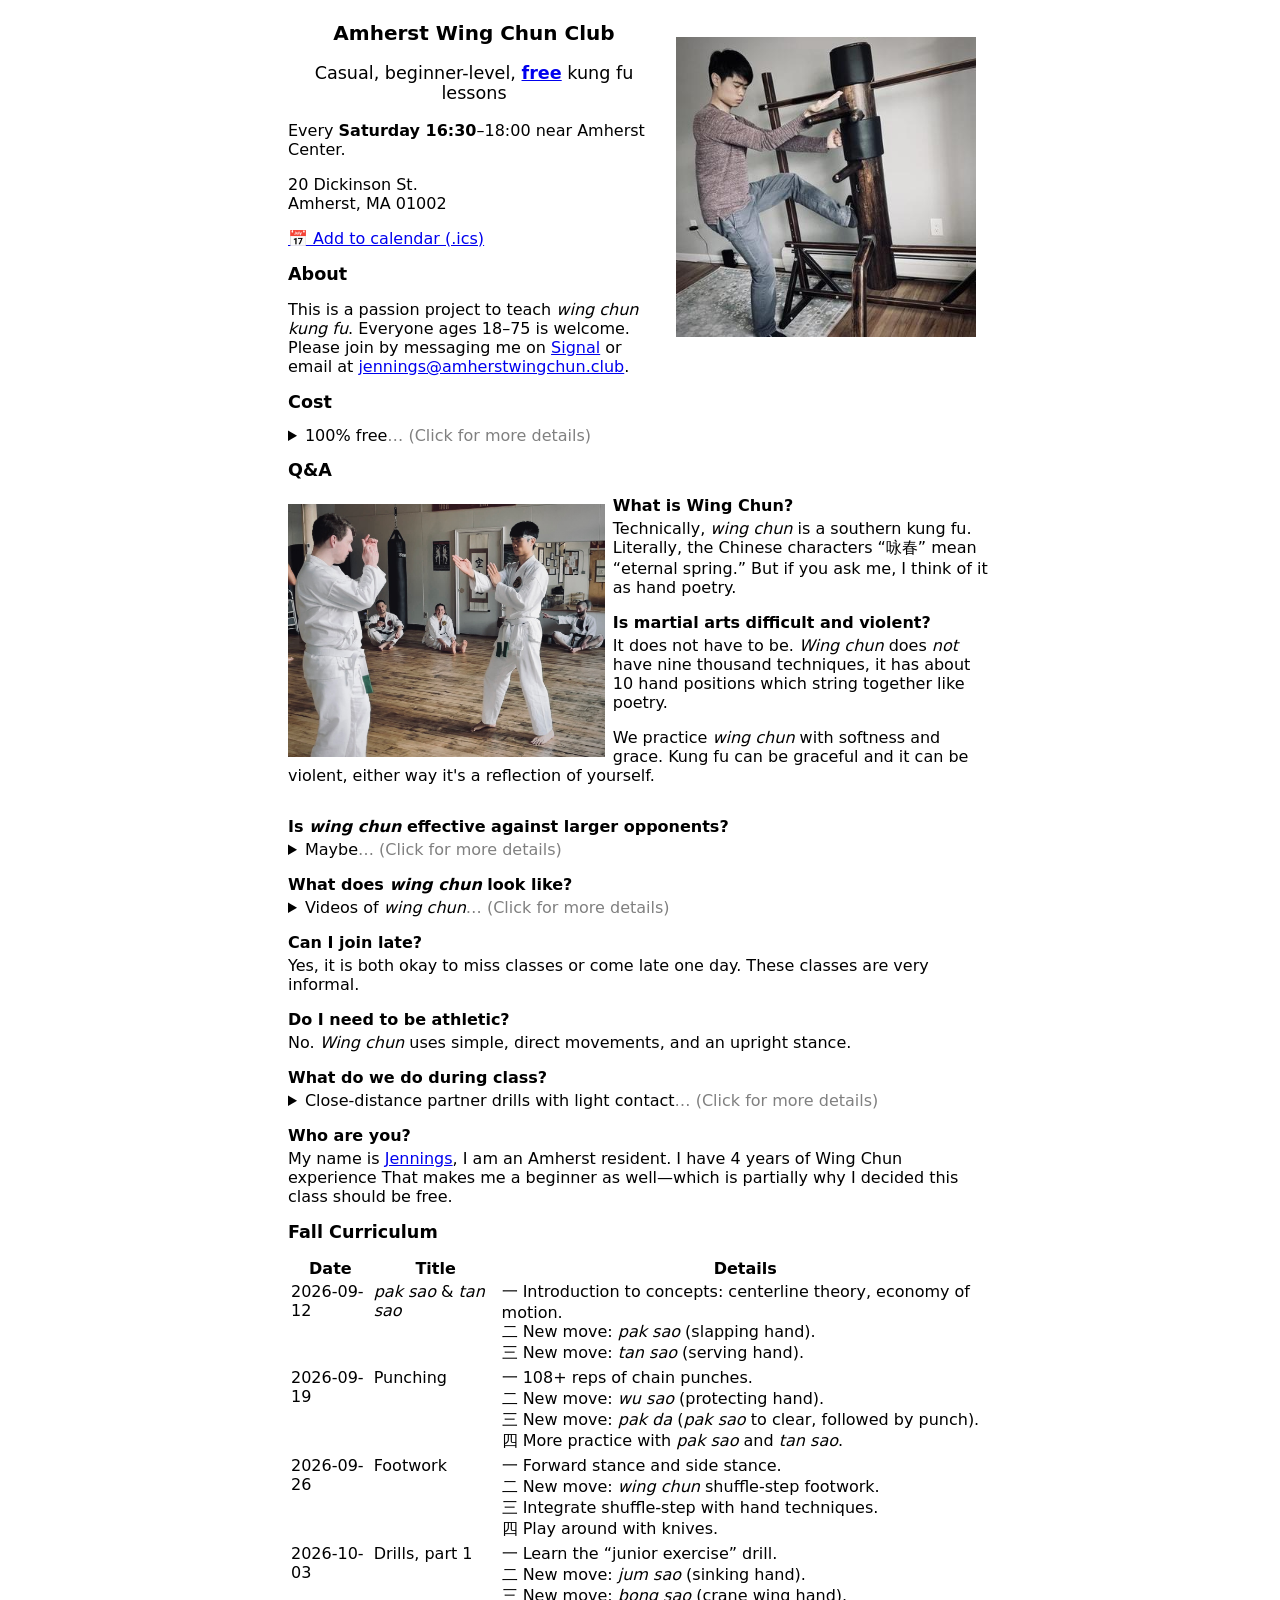
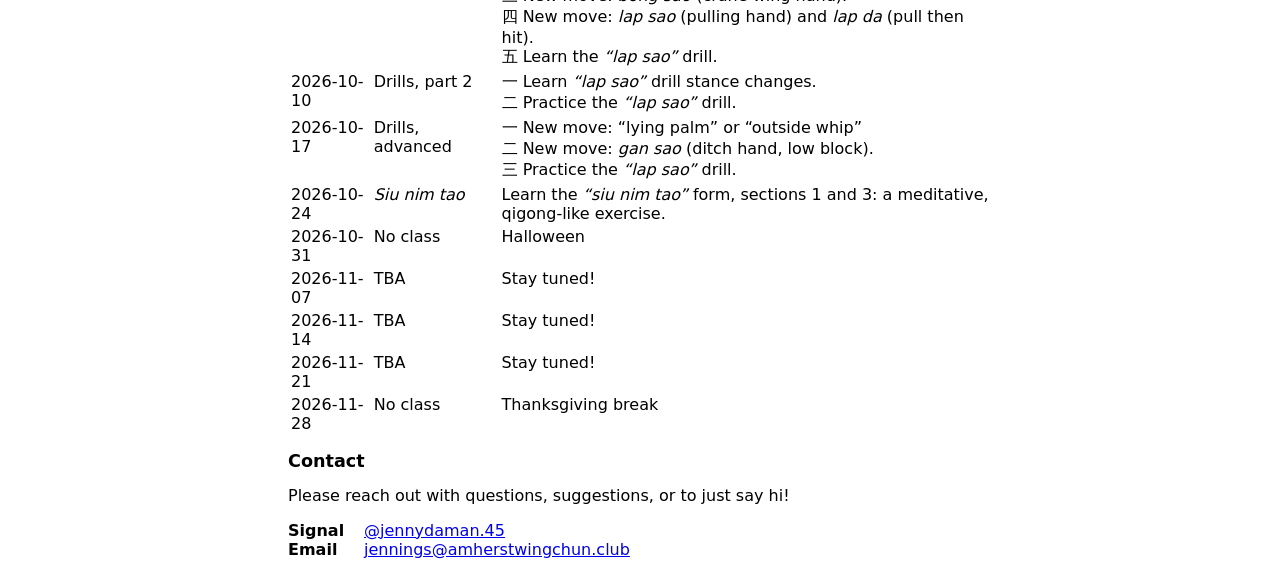
==== commit 5d04595e: "Push back lap sao schedule" ====
--- a/docs/index.html
+++ b/docs/index.html
@@ -310,17 +310,16 @@
       <td>2026-10-10</td>
       <td>Drills, part 2</td>
       <td>
+        一 Learn <em>&ldquo;lap sao&rdquo;</em> drill stance changes.
+        <br />二 Practice the <em>&ldquo;lap sao&rdquo;</em> drill.
+      </td>
+    </tr>
+    <tr>
+      <td>2026-10-17</td>
+      <td>Drills, advanced</td>
+      <td>
         一 New move: &ldquo;lying palm&rdquo; or &ldquo;outside whip&rdquo;
         <br />二 New move: <em>gan sao</em> (ditch hand, low block).
-        <br />三 Practice the <em>&ldquo;lap sao&rdquo;</em> drill.
-      </td>
-    </tr>
-    <tr>
-      <td>2026-10-17</td>
-      <td>Drills, advanced</td>
-      <td>
-        一 New moves: <em>biu sao</em> (darting hand) and <em>biu jee</em> (darting fingers).
-        <br />二 Forearm conditioning (i.e. pain tolerance) drills.
         <br />三 Practice the <em>&ldquo;lap sao&rdquo;</em> drill.
       </td>
     </tr>
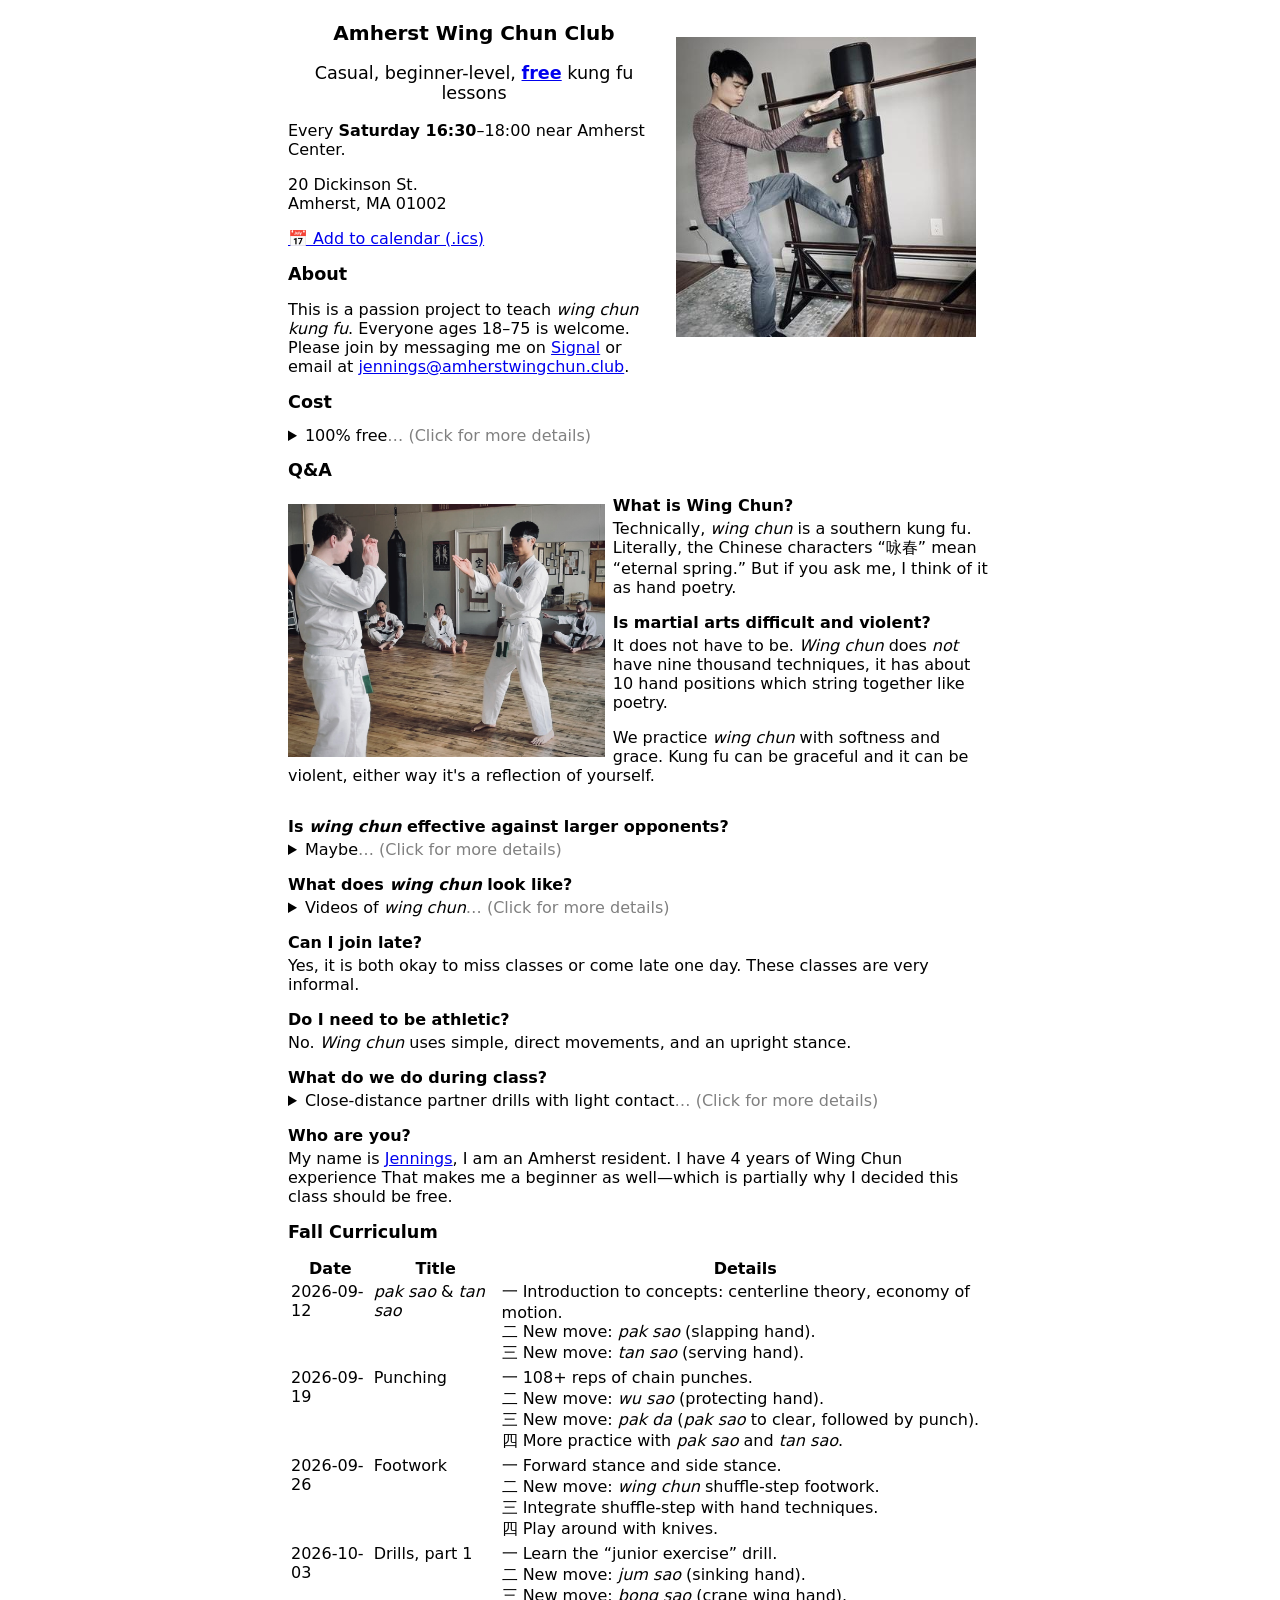
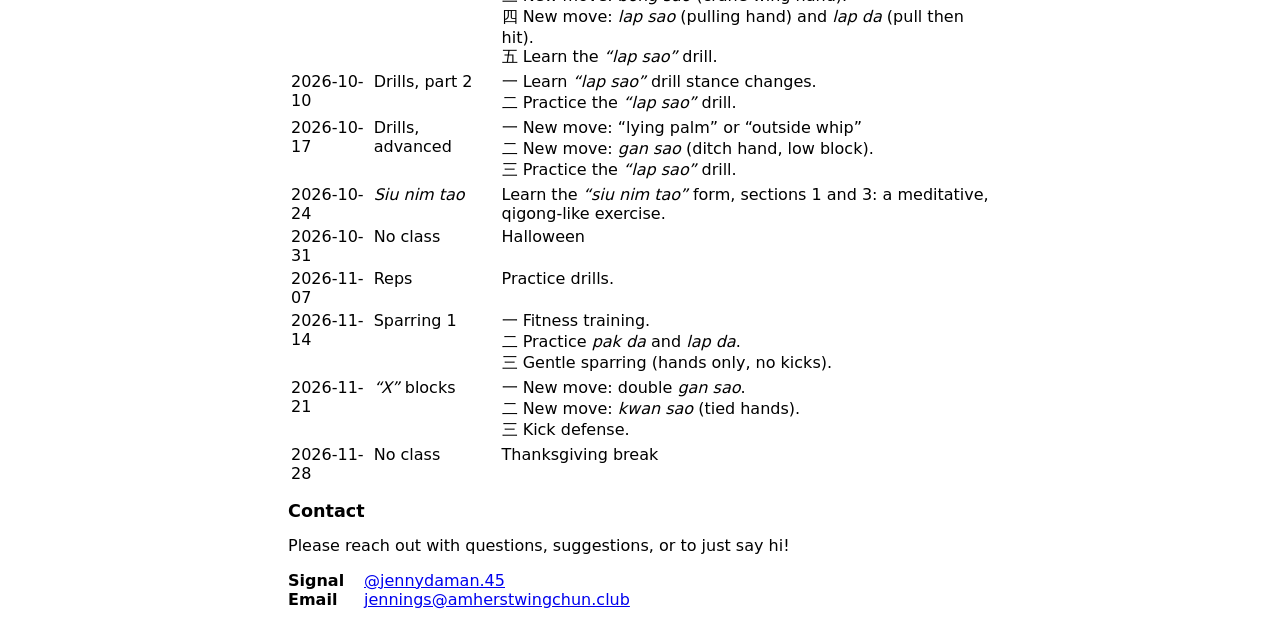
==== commit 89822efa: "Complete November 2026 schedule" ====
--- a/docs/index.html
+++ b/docs/index.html
@@ -338,18 +338,26 @@
     </tr>
     <tr>
       <td>2026-11-07</td>
-      <td>TBA</td>
-      <td>Stay tuned!</td>
+      <td>Reps</td>
+      <td>Practice drills.</td>
     </tr>
     <tr>
       <td>2026-11-14</td>
-      <td>TBA</td>
-      <td>Stay tuned!</td>
+      <td>Sparring 1</td>
+      <td>
+        一 Fitness training.
+        <br />二 Practice <em>pak da</em> and <em>lap da</em>.
+        <br />三 Gentle sparring (hands only, no kicks).
+      </td>
     </tr>
     <tr>
       <td>2026-11-21</td>
-      <td>TBA</td>
-      <td>Stay tuned!</td>
+      <td><em>&ldquo;X&rdquo;</em> blocks</td>
+      <td>
+        一 New move: double <em>gan sao</em>.
+        <br />二 New move: <em>kwan sao</em> (tied hands).
+        <br />三 Kick defense.
+      </td>
     </tr>
     <tr>
       <td>2026-11-28</td>
